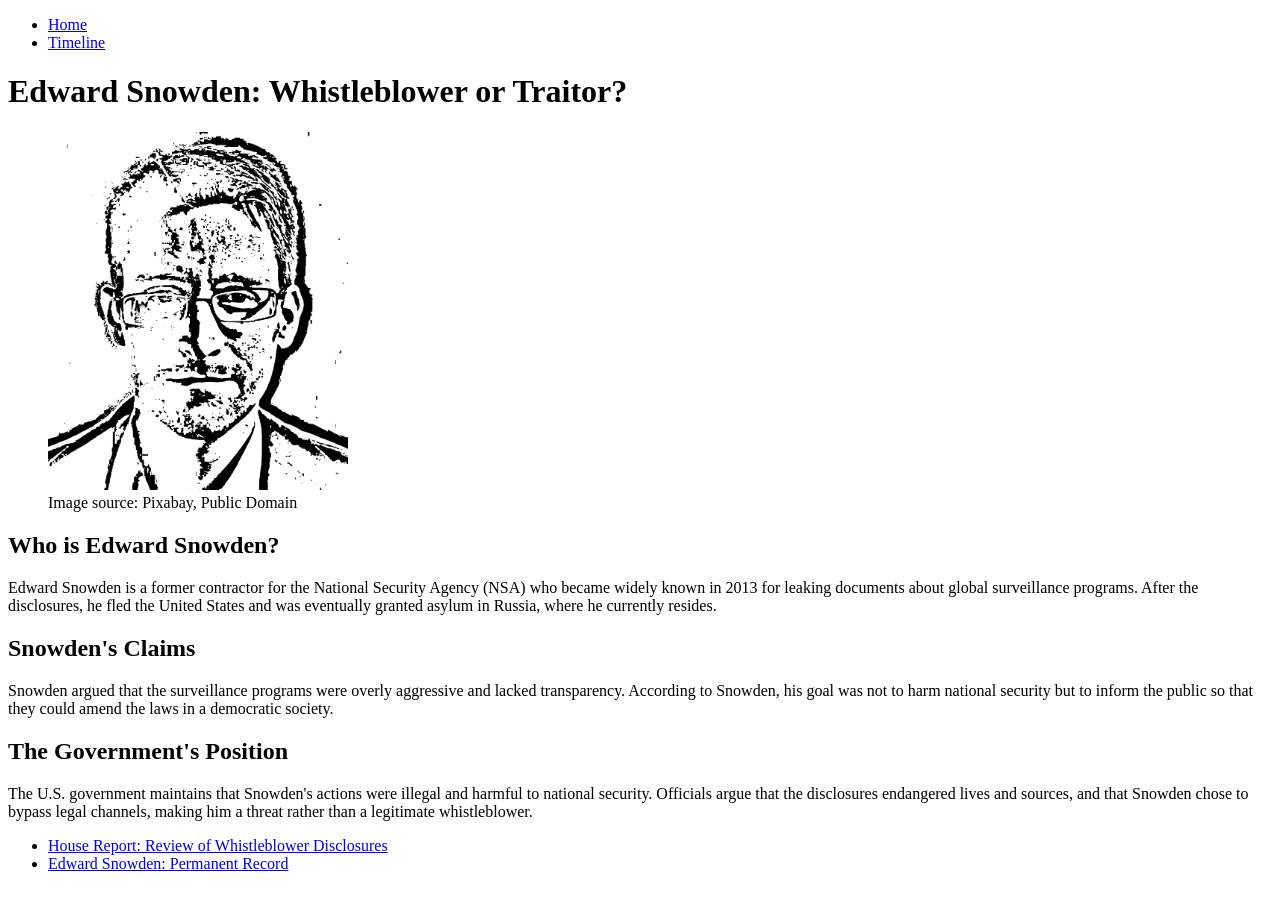
==== index.html @ 9e03b7bf "Add Project 2 HTML page" ====
<!DOCTYPE html>
<html lang="en">
<head>
    <meta charset="UTF-8">
    <meta name="viewport" content="width=device-width, initial-scale=1">
    <title>Edward Snowden: Whistleblower or Traitor?</title>
</head>
<body>

    <header>
        <nav>
            <ul>
                <li><a href="index.html">Home</a></li>
                <li><a href="html/project2.html">Timeline</a></li>
            </ul>
        </nav>
    </header>

    <main>
        <h1>Edward Snowden: Whistleblower or Traitor?</h1>
        
        <figure>
            <img src="images/snowden.png" alt="Edward Snowden silhouette illustration" width="300">
            <figcaption>Image source: Pixabay, Public Domain</figcaption>
        </figure>

        <section>
            <h2>Who is Edward Snowden?</h2>
            <p>Edward Snowden is a former contractor for the National Security Agency (NSA) who became widely known in 2013 for leaking documents about global surveillance programs. After the disclosures, he fled the United States and was eventually granted asylum in Russia, where he currently resides.</p>
        </section>

        <section>
            <h2>Snowden's Claims</h2>
            <p>Snowden argued that the surveillance programs were overly aggressive and lacked transparency. According to Snowden, his goal was not to harm national security but to inform the public so that they could amend the laws in a democratic society.</p>
        </section>

        <section>
            <h2>The Government's Position</h2>
            <p>The U.S. government maintains that Snowden's actions were illegal and harmful to national security. Officials argue that the disclosures endangered lives and sources, and that Snowden chose to bypass legal channels, making him a threat rather than a legitimate whistleblower.</p>
        </section>
    </main>

    <footer>
        <ul>
            <li><a href="https://www.govinfo.gov/content/pkg/CRPT-114hrpt891/pdf/CRPT-114hrpt891.pdf">House Report: Review of Whistleblower Disclosures</a></li>
            <li><a href="https://avalonlibrary.net/ebooks/Edward%20Snowden%20-%20Permanent%20Record.pdf">Edward Snowden: Permanent Record</a></li>
        </ul>
    </footer>

</body>
</html>
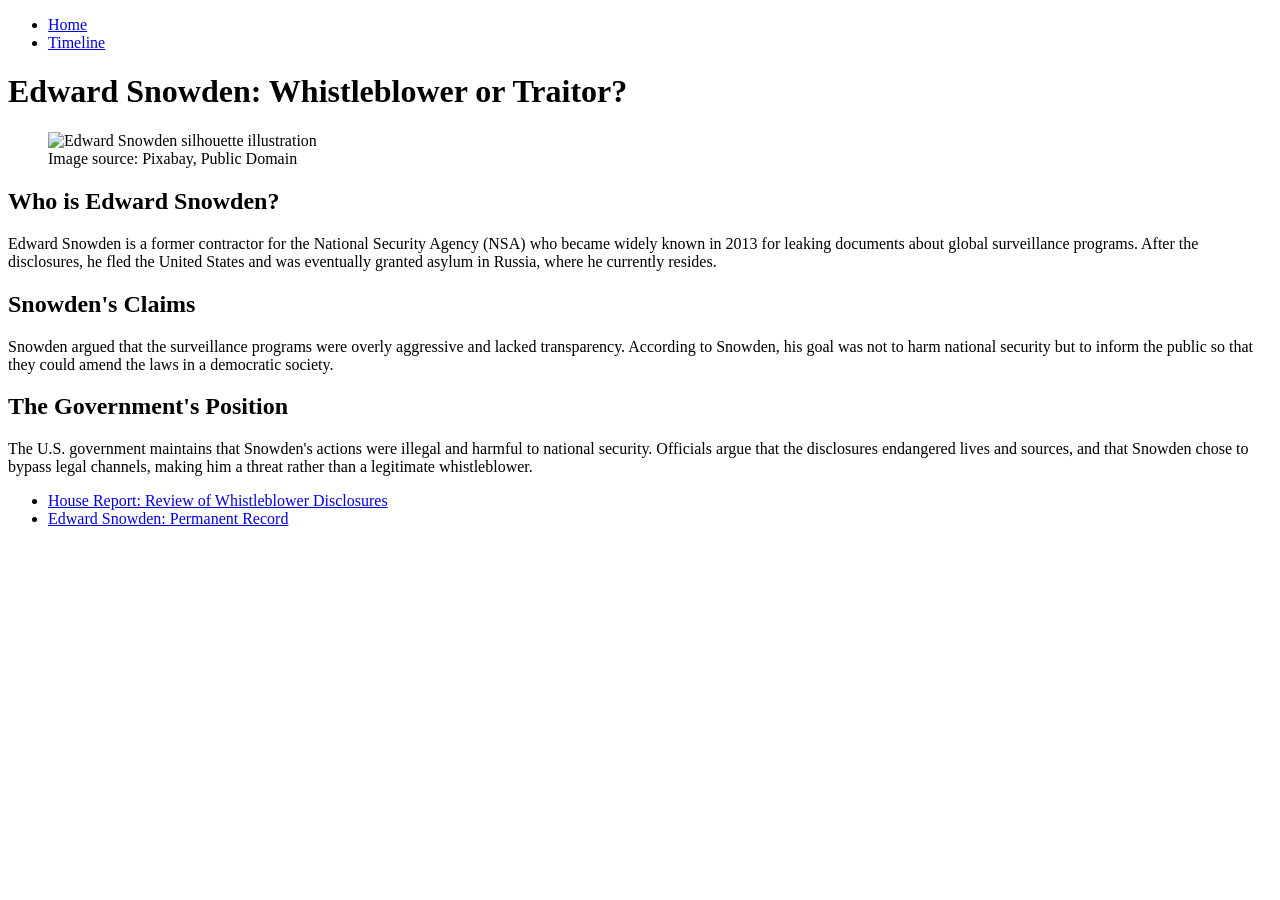
==== commit 8e2896e8: "Fix paths for root structure" ====
--- a/index.html
+++ b/index.html
@@ -11,7 +11,7 @@
         <nav>
             <ul>
                 <li><a href="index.html">Home</a></li>
-                <li><a href="html/project2.html">Timeline</a></li>
+                <li><a href="project2.html">Timeline</a></li>
             </ul>
         </nav>
     </header>
@@ -20,7 +20,7 @@
         <h1>Edward Snowden: Whistleblower or Traitor?</h1>
         
         <figure>
-            <img src="images/snowden.png" alt="Edward Snowden silhouette illustration" width="300">
+            <img src="snowden.png" alt="Edward Snowden silhouette illustration" width="300">
             <figcaption>Image source: Pixabay, Public Domain</figcaption>
         </figure>
 
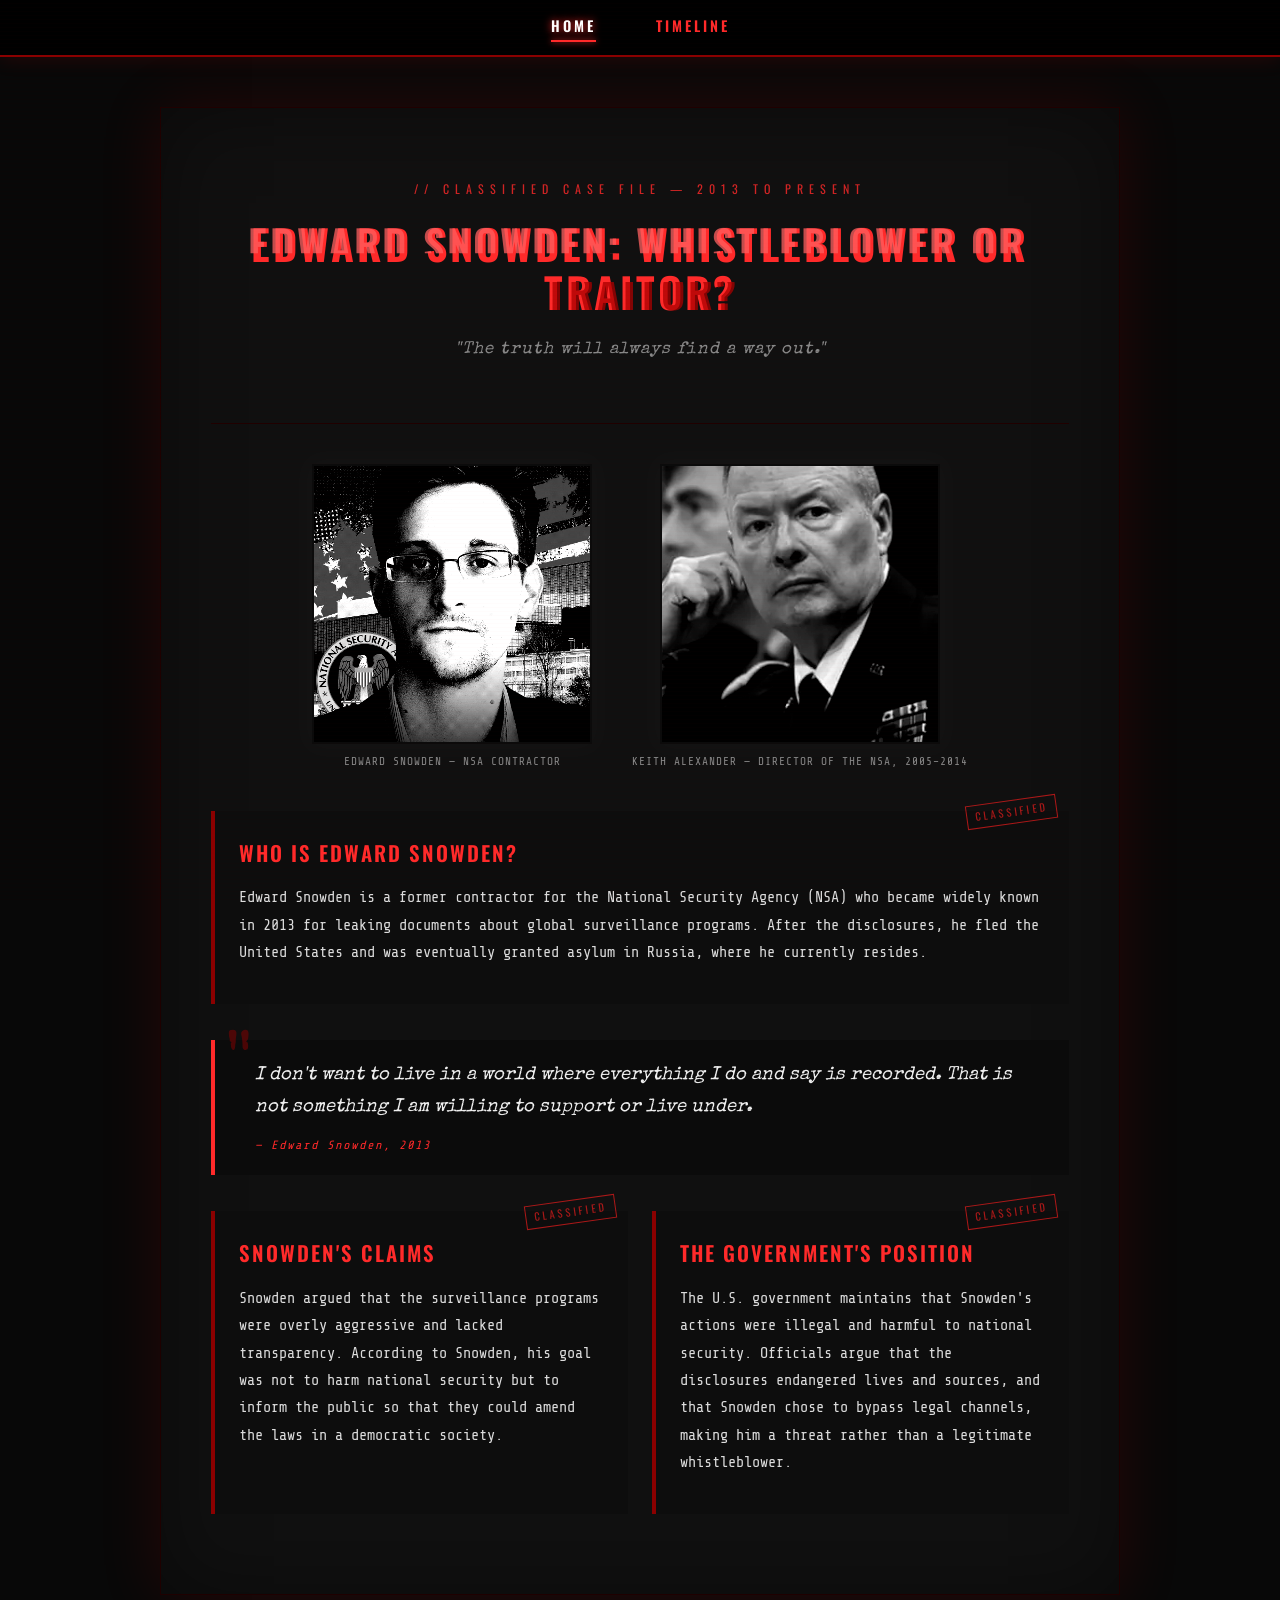
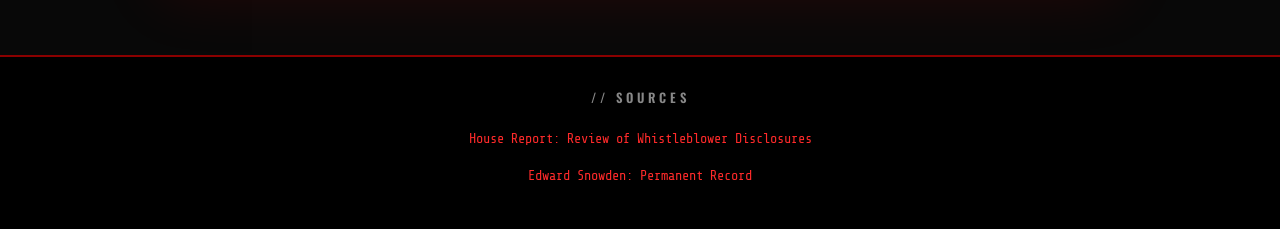
==== commit 4f767b5d: "new file:   Alex.png 	deleted:    html/project2.html 	deleted:    images/snowden.png 	modified:   in" ====
--- a/index.html
+++ b/index.html
@@ -1,51 +1,74 @@
 <!DOCTYPE html>
 <html lang="en">
 <head>
-    <meta charset="UTF-8">
-    <meta name="viewport" content="width=device-width, initial-scale=1">
-    <title>Edward Snowden: Whistleblower or Traitor?</title>
+  <meta charset="UTF-8">
+  <meta name="viewport" content="width=device-width, initial-scale=1">
+  <title>Edward Snowden: Whistleblower or Traitor?</title>
+  <link rel="stylesheet" href="styles.css">
 </head>
 <body>
 
-    <header>
-        <nav>
-            <ul>
-                <li><a href="index.html">Home</a></li>
-                <li><a href="project2.html">Timeline</a></li>
-            </ul>
-        </nav>
-    </header>
+  <header>
+    <nav>
+      <ul>
+        <li><a href="index.html" class="active">Home</a></li>
+        <li><a href="project2.html">Timeline</a></li>
+      </ul>
+    </nav>
+  </header>
 
-    <main>
-        <h1>Edward Snowden: Whistleblower or Traitor?</h1>
-        
-        <figure>
-            <img src="snowden.png" alt="Edward Snowden silhouette illustration" width="300">
-            <figcaption>Image source: Pixabay, Public Domain</figcaption>
-        </figure>
+  <main>
 
-        <section>
-            <h2>Who is Edward Snowden?</h2>
-            <p>Edward Snowden is a former contractor for the National Security Agency (NSA) who became widely known in 2013 for leaking documents about global surveillance programs. After the disclosures, he fled the United States and was eventually granted asylum in Russia, where he currently resides.</p>
-        </section>
+    <div class="hero">
+      <p class="hero-eyebrow">// Classified Case File — 2013 to Present</p>
+      <h1 class="glitch" data-text="Edward Snowden: Whistleblower or Traitor?">Edward Snowden: Whistleblower or Traitor?</h1>
+      <p class="hero-tagline">"The truth will always find a way out."</p>
+    </div>
 
-        <section>
-            <h2>Snowden's Claims</h2>
-            <p>Snowden argued that the surveillance programs were overly aggressive and lacked transparency. According to Snowden, his goal was not to harm national security but to inform the public so that they could amend the laws in a democratic society.</p>
-        </section>
+    <div class="image-row">
+      <figure>
+        <img src="snowden.png" alt="Edward Snowden">
+        <figcaption>Edward Snowden — NSA Contractor</figcaption>
+      </figure>
+      <figure>
+        <img src="Alex.png" alt="Keith Alexander">
+        <figcaption>Keith Alexander — Director of the NSA, 2005–2014</figcaption>
+      </figure>
+    </div>
 
-        <section>
-            <h2>The Government's Position</h2>
-            <p>The U.S. government maintains that Snowden's actions were illegal and harmful to national security. Officials argue that the disclosures endangered lives and sources, and that Snowden chose to bypass legal channels, making him a threat rather than a legitimate whistleblower.</p>
-        </section>
-    </main>
+    <section class="section-intro">
+      <h2>Who is Edward Snowden?</h2>
+      <p>Edward Snowden is a former contractor for the National Security Agency (NSA) who became widely known in 2013 for leaking documents about global surveillance programs. After the disclosures, he fled the United States and was eventually granted asylum in Russia, where he currently resides.</p>
+    </section>
 
-    <footer>
-        <ul>
-            <li><a href="https://www.govinfo.gov/content/pkg/CRPT-114hrpt891/pdf/CRPT-114hrpt891.pdf">House Report: Review of Whistleblower Disclosures</a></li>
-            <li><a href="https://avalonlibrary.net/ebooks/Edward%20Snowden%20-%20Permanent%20Record.pdf">Edward Snowden: Permanent Record</a></li>
-        </ul>
-    </footer>
+    <blockquote>
+      <p>I don't want to live in a world where everything I do and say is recorded. That is not something I am willing to support or live under.</p>
+      <cite>— Edward Snowden, 2013</cite>
+    </blockquote>
+
+    <div class="debate-grid">
+      <section>
+        <h2>Snowden's Claims</h2>
+        <p>Snowden argued that the surveillance programs were overly aggressive and lacked transparency. According to Snowden, his goal was not to harm national security but to inform the public so that they could amend the laws in a democratic society.</p>
+      </section>
+
+      <section>
+        <h2>The Government's Position</h2>
+        <p>The U.S. government maintains that Snowden's actions were illegal and harmful to national security. Officials argue that the disclosures endangered lives and sources, and that Snowden chose to bypass legal channels, making him a threat rather than a legitimate whistleblower.</p>
+      </section>
+    </div>
+
+  </main>
+
+  <footer>
+    <h2>// Sources</h2>
+    <ul>
+      <li><a href="https://www.govinfo.gov/content/pkg/CRPT-114hrpt891/pdf/CRPT-114hrpt891.pdf">House Report: Review of Whistleblower Disclosures</a></li>
+      <li><a href="https://avalonlibrary.net/ebooks/Edward%20Snowden%20-%20Permanent%20Record.pdf">Edward Snowden: Permanent Record</a></li>
+    </ul>
+  </footer>
+
+
 
 </body>
 </html>
--- a/styles.css
+++ b/styles.css
@@ -0,0 +1,560 @@
+/* ============================================================
+   BASE & VARIABLES
+   ============================================================ */
+@import url('https://fonts.googleapis.com/css2?family=Share+Tech+Mono&family=Oswald:wght@400;600;700&family=Special+Elite&display=swap');
+
+:root {
+  --red:        #ff2a2a;
+  --red-dim:    #8b0000;
+  --red-glow:   rgba(255,42,42,0.18);
+  --red-faint:  rgba(255,42,42,0.06);
+  --bg:         #080808;
+  --surface:    #101010;
+  --surface2:   #0d0d0d;
+  --border:     #1e1e1e;
+  --text:       #dcdcdc;
+  --text-dim:   #888;
+  --stamp-red:  rgba(255,30,30,0.65);
+  --green:      #00ff6a;
+}
+
+*, *::before, *::after { box-sizing: border-box; margin: 0; padding: 0; }
+
+html { scroll-behavior: smooth; }
+
+body {
+  background-color: var(--bg);
+  color: var(--text);
+  font-family: 'Share Tech Mono', monospace;
+  font-size: 16px;
+  line-height: 1.7;
+  min-height: 100vh;
+  cursor: crosshair;
+}
+
+/* ============================================================
+   ANIMATED SCANLINES (scrolling)
+   ============================================================ */
+body::after {
+  content: "";
+  position: fixed;
+  inset: 0;
+  background: repeating-linear-gradient(
+    transparent,
+    transparent 3px,
+    rgba(255, 0, 0, 0.025) 4px
+  );
+  pointer-events: none;
+  z-index: 9999;
+  animation: scanroll 8s linear infinite;
+}
+
+@keyframes scanroll {
+  from { background-position: 0 0; }
+  to   { background-position: 0 100px; }
+}
+
+/* ============================================================
+   NAVIGATION — STICKY
+   ============================================================ */
+header {
+  background: rgba(0,0,0,0.92);
+  border-bottom: 2px solid var(--red-dim);
+  padding: 14px 0;
+  position: sticky;
+  top: 0;
+  z-index: 100;
+  backdrop-filter: blur(6px);
+  box-shadow: 0 2px 20px rgba(255,0,0,0.12);
+}
+
+nav ul {
+  display: flex;
+  justify-content: center;
+  gap: 60px;
+  list-style: none;
+}
+
+nav a {
+  color: var(--red);
+  text-decoration: none;
+  font-family: 'Oswald', sans-serif;
+  font-weight: 600;
+  font-size: 0.9rem;
+  letter-spacing: 3px;
+  text-transform: uppercase;
+  padding: 6px 0;
+  position: relative;
+  transition: color 0.2s;
+}
+
+nav a::after {
+  content: '';
+  position: absolute;
+  bottom: 0; left: 0;
+  width: 0; height: 2px;
+  background: var(--red);
+  transition: width 0.3s ease;
+  box-shadow: 0 0 6px var(--red);
+}
+
+nav a:hover { color: #fff; text-shadow: 0 0 8px var(--red); }
+nav a:hover::after { width: 100%; }
+
+nav a.active {
+  color: #fff;
+  text-shadow: 0 0 8px var(--red);
+}
+nav a.active::after { width: 100%; }
+
+/* ============================================================
+   MAIN CONTAINER
+   ============================================================ */
+main {
+  max-width: 960px;
+  margin: 50px auto;
+  padding: 50px;
+  background: var(--surface);
+  border: 1px solid #1e0000;
+  box-shadow: 0 0 60px rgba(255,0,0,0.12), inset 0 0 80px rgba(0,0,0,0.4);
+}
+
+/* ============================================================
+   HERO SECTION
+   ============================================================ */
+.hero {
+  text-align: center;
+  padding: 20px 0 40px;
+  margin-bottom: 40px;
+  border-bottom: 1px solid #1e0000;
+  position: relative;
+}
+
+.hero-eyebrow {
+  font-family: 'Oswald', sans-serif;
+  font-size: 0.75rem;
+  letter-spacing: 6px;
+  color: var(--red);
+  text-transform: uppercase;
+  margin-bottom: 20px;
+  opacity: 0.8;
+}
+
+.hero-tagline {
+  font-family: 'Special Elite', cursive;
+  font-size: 1.05rem;
+  color: var(--text-dim);
+  font-style: italic;
+  margin-top: 16px;
+  letter-spacing: 1px;
+}
+
+/* ============================================================
+   H1 — GLITCH
+   ============================================================ */
+h1 {
+  font-family: 'Oswald', sans-serif;
+  font-size: 2.6rem;
+  font-weight: 700;
+  color: var(--red);
+  text-transform: uppercase;
+  letter-spacing: 3px;
+  line-height: 1.15;
+  position: relative;
+  display: inline-block;
+}
+
+h1.glitch {
+  animation: glitch 4s infinite;
+}
+
+h1.glitch::before,
+h1.glitch::after {
+  content: attr(data-text);
+  position: absolute;
+  top: 0; left: 0;
+  width: 100%;
+  color: var(--red);
+}
+
+h1.glitch::before {
+  animation: glitch-top 4s infinite;
+  clip-path: polygon(0 0, 100% 0, 100% 35%, 0 35%);
+  transform: translateX(-3px);
+  opacity: 0.75;
+  color: #ff6060;
+}
+
+h1.glitch::after {
+  animation: glitch-bot 4s infinite;
+  clip-path: polygon(0 65%, 100% 65%, 100% 100%, 0 100%);
+  transform: translateX(3px);
+  opacity: 0.75;
+  color: #a00;
+}
+
+@keyframes glitch {
+  0%, 90%, 100% { transform: none; }
+  92%  { transform: skewX(-1deg); }
+  94%  { transform: skewX(1deg); }
+  96%  { transform: none; }
+}
+
+@keyframes glitch-top {
+  0%, 88%, 100% { transform: translateX(-3px); opacity: 0; }
+  90%  { transform: translateX(4px); opacity: 0.7; }
+  92%  { transform: translateX(-4px); opacity: 0.5; }
+  94%  { opacity: 0; }
+}
+
+@keyframes glitch-bot {
+  0%, 88%, 100% { transform: translateX(3px); opacity: 0; }
+  91%  { transform: translateX(-5px); opacity: 0.6; }
+  93%  { transform: translateX(5px); opacity: 0.4; }
+  95%  { opacity: 0; }
+}
+
+/* ============================================================
+   H2
+   ============================================================ */
+h2 {
+  font-family: 'Oswald', sans-serif;
+  font-size: 1.3rem;
+  font-weight: 600;
+  color: var(--red);
+  text-transform: uppercase;
+  letter-spacing: 2px;
+  margin-bottom: 14px;
+}
+
+/* ============================================================
+   PARAGRAPHS
+   ============================================================ */
+p {
+  font-family: 'Share Tech Mono', monospace;
+  font-size: 0.95rem;
+  color: var(--text);
+  margin-bottom: 18px;
+  line-height: 1.8;
+}
+
+/* ============================================================
+   IMAGES
+   ============================================================ */
+.image-row {
+  display: flex;
+  justify-content: center;
+  gap: 40px;
+  margin: 30px 0 40px;
+  flex-wrap: wrap;
+}
+
+.image-row figure {
+  display: flex;
+  flex-direction: column;
+  align-items: center;
+}
+
+.image-row img {
+  width: 280px;
+  height: 280px;
+  object-fit: cover;
+  border: 2px solid #222;
+  filter: grayscale(100%) contrast(1.25);
+  box-shadow: 0 0 20px rgba(255,0,0,0.25);
+  transition: box-shadow 0.3s, filter 0.3s;
+}
+
+.image-row img:hover {
+  box-shadow: 0 0 40px rgba(255,0,0,0.5);
+  filter: grayscale(80%) contrast(1.3);
+}
+
+figcaption {
+  font-size: 0.7rem;
+  color: var(--text-dim);
+  margin-top: 8px;
+  letter-spacing: 1px;
+  text-transform: uppercase;
+  text-align: center;
+}
+
+/* ============================================================
+   DEBATE GRID
+   ============================================================ */
+.debate-grid {
+  display: grid;
+  grid-template-columns: 1fr 1fr;
+  gap: 24px;
+  margin: 30px 0;
+}
+
+.debate-grid section {
+  margin: 0;
+}
+
+.section-intro {
+  margin-bottom: 30px;
+}
+
+/* ============================================================
+   SECTIONS — CLASSIFIED stamp
+   ============================================================ */
+section {
+  background: var(--surface2);
+  border-left: 4px solid var(--red-dim);
+  padding: 24px 24px 20px;
+  margin: 28px 0;
+  position: relative;
+  transition: border-color 0.3s, background 0.3s;
+}
+
+section::before {
+  content: "CLASSIFIED";
+  position: absolute;
+  top: -11px;
+  right: 12px;
+  font-family: 'Oswald', sans-serif;
+  font-size: 0.65rem;
+  letter-spacing: 3px;
+  color: var(--stamp-red);
+  border: 1px solid var(--stamp-red);
+  padding: 2px 8px;
+  transform: rotate(-8deg);
+  transition: color 0.3s, border-color 0.3s;
+}
+
+section:hover {
+  border-left-color: var(--red);
+  background: #111;
+}
+
+section:hover::before {
+  content: "DECLASSIFIED";
+  color: var(--green);
+  border-color: var(--green);
+  text-shadow: 0 0 6px var(--green);
+}
+
+/* ============================================================
+   BLOCKQUOTE
+   ============================================================ */
+blockquote {
+  border-left: 4px solid var(--red);
+  margin: 36px 0;
+  padding: 20px 30px;
+  background: #0b0b0b;
+  position: relative;
+}
+
+blockquote::before {
+  content: '"';
+  font-family: 'Special Elite', cursive;
+  font-size: 5rem;
+  color: var(--red-dim);
+  position: absolute;
+  top: -10px; left: 10px;
+  line-height: 1;
+  opacity: 0.5;
+}
+
+blockquote p {
+  font-family: 'Special Elite', cursive;
+  font-size: 1.15rem;
+  color: #eee;
+  font-style: italic;
+  margin: 0;
+  line-height: 1.7;
+  padding-left: 10px;
+}
+
+blockquote cite {
+  display: block;
+  margin-top: 12px;
+  font-family: 'Share Tech Mono', monospace;
+  font-size: 0.75rem;
+  color: var(--red);
+  letter-spacing: 2px;
+  padding-left: 10px;
+}
+
+/* ============================================================
+   TABLE
+   ============================================================ */
+table {
+  width: 100%;
+  border-collapse: collapse;
+  margin-top: 30px;
+  background: var(--surface2);
+  border: 1px solid #200;
+}
+
+caption {
+  font-family: 'Oswald', sans-serif;
+  color: var(--red);
+  font-weight: 600;
+  letter-spacing: 3px;
+  text-transform: uppercase;
+  margin-bottom: 12px;
+  font-size: 0.85rem;
+}
+
+th, td {
+  padding: 13px 16px;
+  border-bottom: 1px solid #1a1a1a;
+  vertical-align: top;
+}
+
+th {
+  color: var(--red);
+  font-family: 'Oswald', sans-serif;
+  font-size: 0.8rem;
+  text-transform: uppercase;
+  letter-spacing: 2px;
+  background: #0a0000;
+}
+
+td:first-child {
+  color: var(--red);
+  font-weight: bold;
+  white-space: nowrap;
+  width: 160px;
+}
+
+tr { transition: background 0.2s; }
+tr:hover { background: rgba(255,0,0,0.07); }
+tr:nth-child(even) td { background: rgba(255,255,255,0.012); }
+
+/* ============================================================
+   VERTICAL TIMELINE
+   ============================================================ */
+.timeline {
+  position: relative;
+  margin: 40px 0 20px;
+}
+
+.timeline::before {
+  content: '';
+  position: absolute;
+  left: 50%;
+  top: 0; bottom: 0;
+  width: 2px;
+  background: linear-gradient(to bottom, transparent, var(--red-dim) 5%, var(--red-dim) 95%, transparent);
+  transform: translateX(-50%);
+}
+
+.timeline-item {
+  display: flex;
+  justify-content: flex-end;
+  padding-right: calc(50% + 30px);
+  margin-bottom: 36px;
+  position: relative;
+  opacity: 1;
+}
+
+.timeline-item:nth-child(even) {
+  justify-content: flex-start;
+  padding-right: 0;
+  padding-left: calc(50% + 30px);
+}
+
+.timeline-dot {
+  position: absolute;
+  left: 50%;
+  top: 14px;
+  width: 12px; height: 12px;
+  background: var(--red);
+  border: 2px solid var(--bg);
+  border-radius: 50%;
+  transform: translateX(-50%);
+  box-shadow: 0 0 8px var(--red);
+  transition: box-shadow 0.3s;
+  z-index: 2;
+}
+
+.timeline-item:hover .timeline-dot {
+  box-shadow: 0 0 18px var(--red);
+}
+
+.timeline-card {
+  background: var(--surface2);
+  border: 1px solid #1e0000;
+  border-left: 3px solid var(--red-dim);
+  padding: 14px 18px;
+  max-width: 360px;
+  transition: border-left-color 0.3s, box-shadow 0.3s;
+}
+
+.timeline-item:hover .timeline-card {
+  border-left-color: var(--red);
+  box-shadow: 0 0 16px rgba(255,0,0,0.15);
+}
+
+.timeline-date {
+  font-family: 'Oswald', sans-serif;
+  font-size: 0.75rem;
+  color: var(--red);
+  letter-spacing: 2px;
+  text-transform: uppercase;
+  margin-bottom: 5px;
+}
+
+.timeline-text {
+  font-size: 0.88rem;
+  color: var(--text-dim);
+  line-height: 1.6;
+  margin: 0;
+}
+
+/* ============================================================
+   FOOTER
+   ============================================================ */
+footer {
+  background: #000;
+  padding: 30px 20px;
+  margin-top: 60px;
+  border-top: 2px solid var(--red-dim);
+  text-align: center;
+}
+
+footer h2 {
+  font-size: 0.8rem;
+  letter-spacing: 4px;
+  color: var(--text-dim);
+  margin-bottom: 16px;
+}
+
+footer ul { list-style: none; }
+footer li { margin: 10px 0; }
+
+footer a {
+  color: var(--red);
+  text-decoration: none;
+  font-size: 0.85rem;
+  transition: color 0.2s, text-shadow 0.2s;
+}
+
+footer a:hover {
+  color: #fff;
+  text-shadow: 0 0 6px var(--red);
+}
+
+/* ============================================================
+   RESPONSIVE
+   ============================================================ */
+@media (max-width: 720px) {
+  main { padding: 30px 20px; }
+  h1 { font-size: 1.8rem; }
+
+  .debate-grid { grid-template-columns: 1fr; }
+
+  .timeline::before { left: 20px; }
+  .timeline-item,
+  .timeline-item:nth-child(even) {
+    justify-content: flex-start;
+    padding-left: 50px;
+    padding-right: 0;
+  }
+  .timeline-dot { left: 20px; }
+  .timeline-card { max-width: 100%; }
+}
